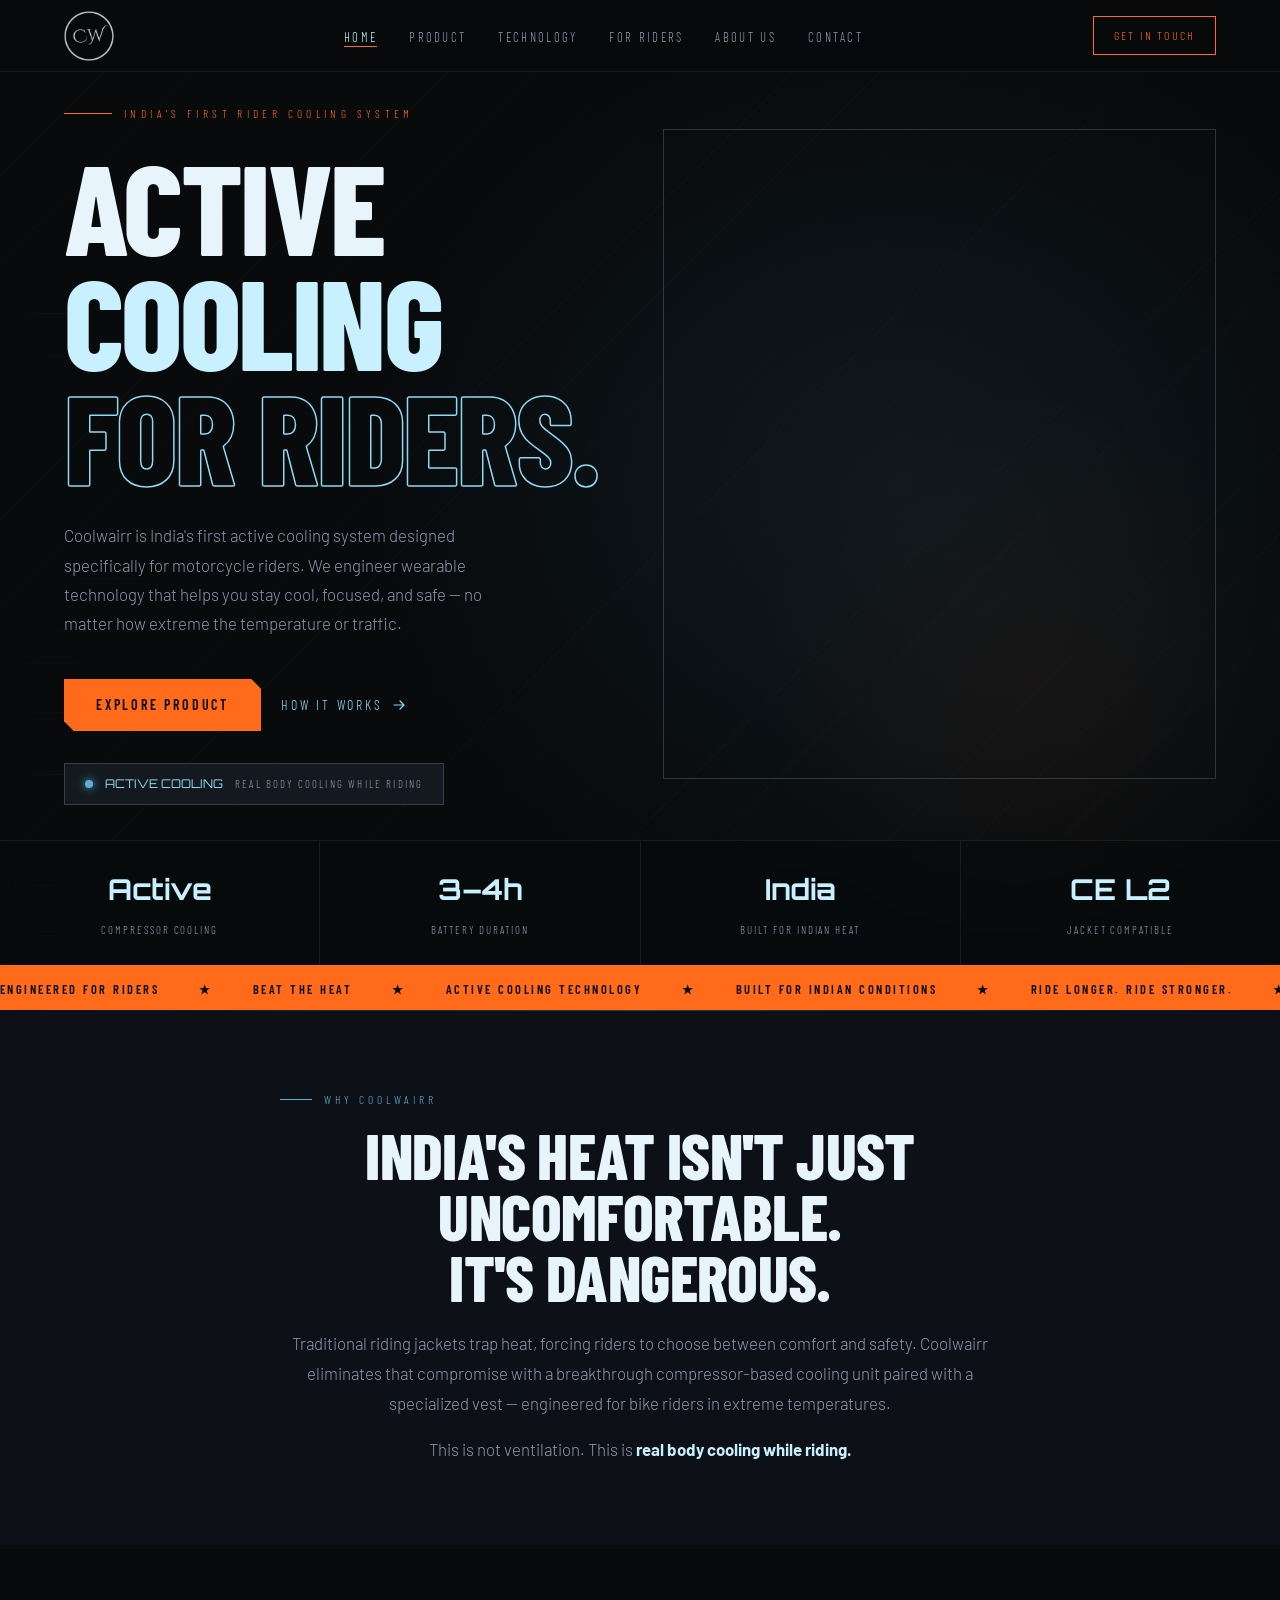
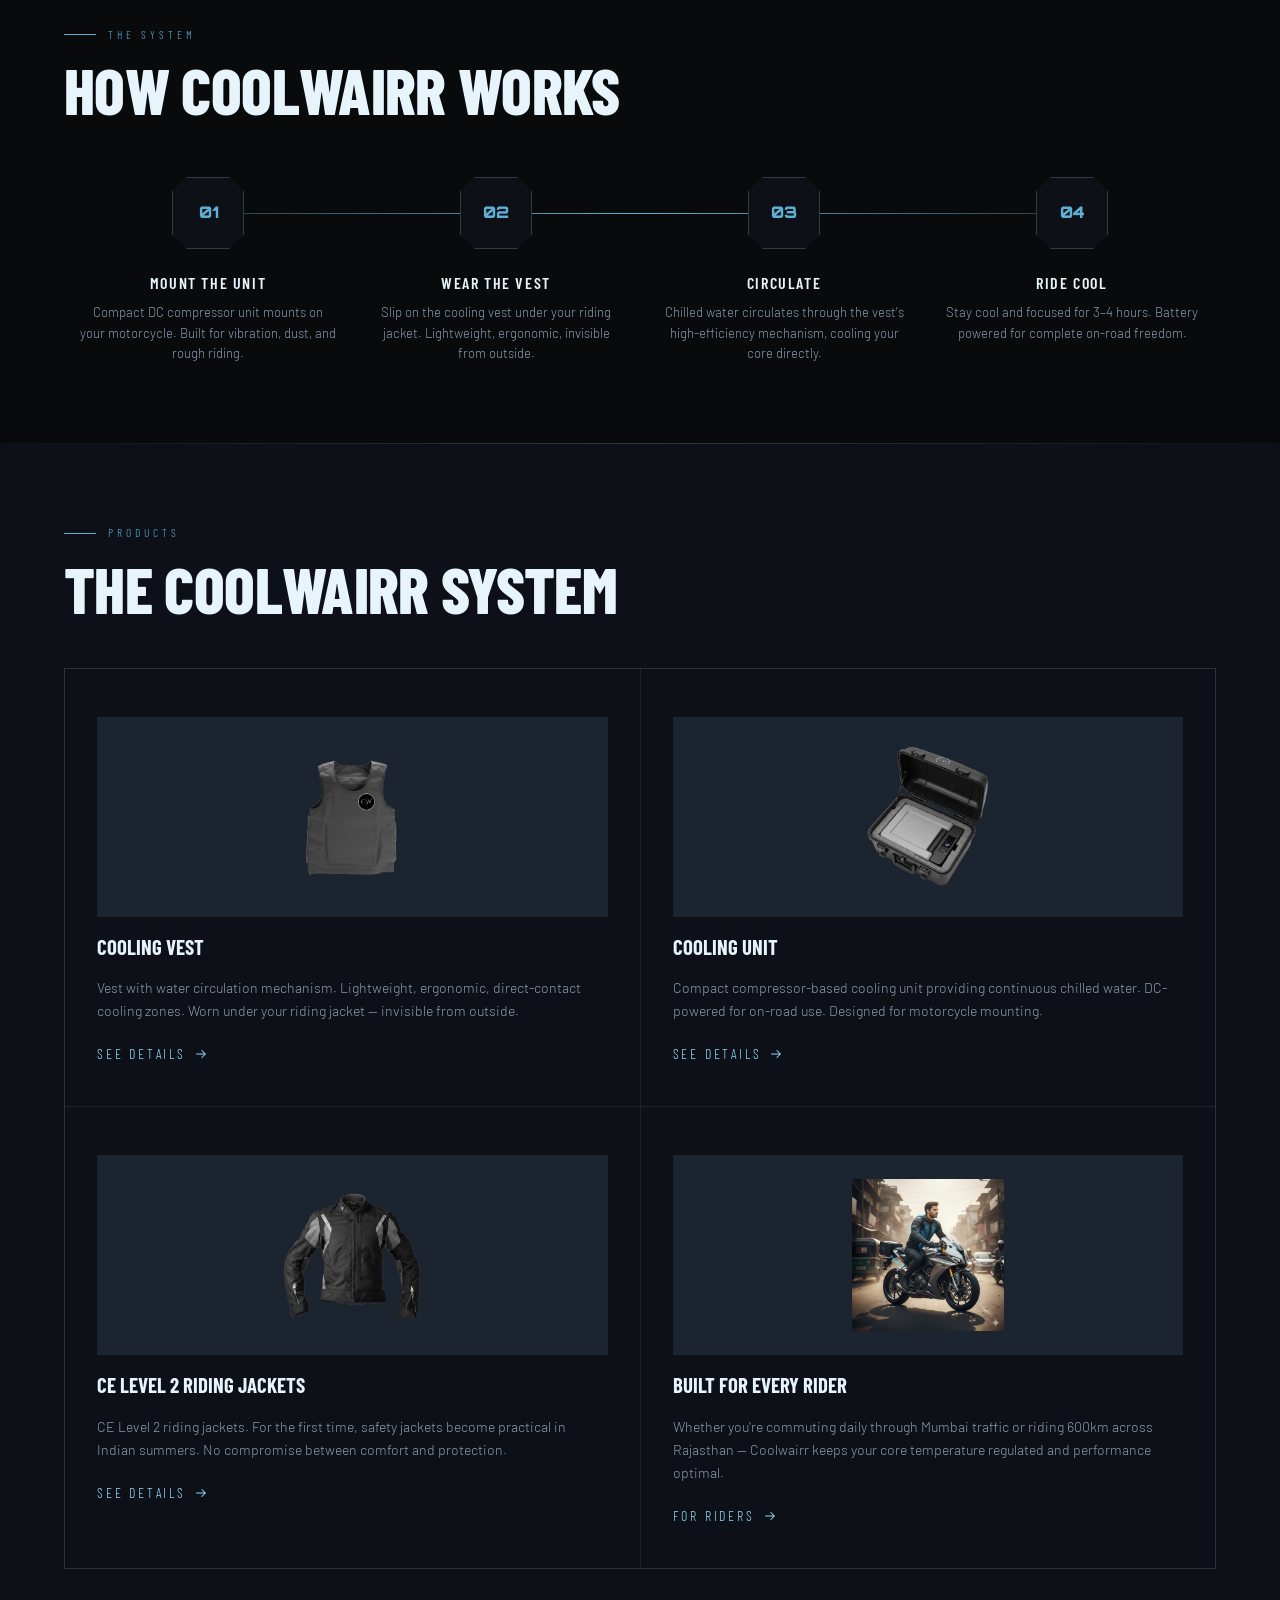
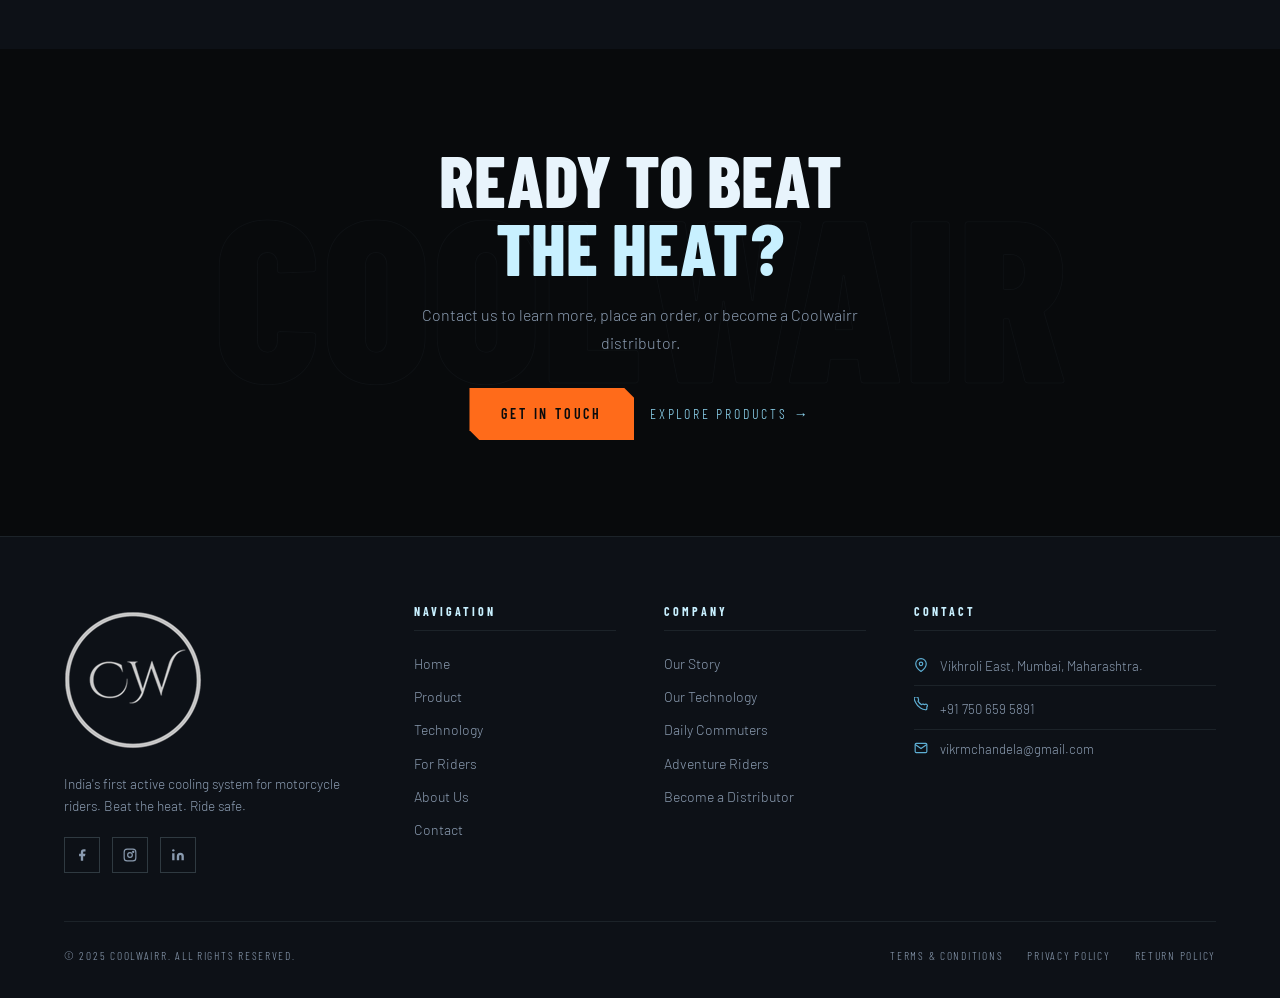
==== index.html @ 3edb7197 "initial commit" ====
<!DOCTYPE html>
<html lang="en">

<head>
  <meta charset="UTF-8">
  <meta name="viewport" content="width=device-width, initial-scale=1.0">
  <title>COOLWAIR — Active Cooling for Riders. Built for Indian Heat.</title>
  <meta name="description"
    content="India's first active cooling system designed specifically for motorcycle riders. Beat the heat, ride safe.">
  <link rel="icon" type="image/png" href="assets/imgs/favicon.png">
  <link rel="preconnect" href="https://fonts.googleapis.com">
  <link
    href="https://fonts.googleapis.com/css2?family=Barlow+Condensed:ital,wght@0,300;0,600;0,800;1,300&family=Barlow:wght@300;400;500&family=Orbitron:wght@700;900&display=swap"
    rel="stylesheet">
  <link rel="stylesheet" href="style.css">
</head>

<body>

  <!-- NAV -->
  <div id="header"></div>
  <!-- <div class="nav-mobile-drawer" id="mobileDrawer">
    <a href="index.html">Home</a>
    <a href="product.html">Product</a>
    <a href="technology.html">Technology</a>
    <a href="riders.html">For Riders</a>
    <a href="about.html">About Us</a>
    <a href="contact.html">Contact</a>
    <a href="contact.html" class="btn-primary" style="text-align:center;">Get in Touch</a>
  </div> -->

  <!-- HERO -->
  <section class="hero">
    <div class="hero-bg"></div>
    <div class="speed-lines" id="speedLines"></div>

    <div class="hero-wrapper">
      <div class="hero-content">
        <div class="hero-eyebrow">India's First Rider Cooling System</div>
        <h1 class="hero-title">
          ACTIVE<br>
          <span class="accent">COOLING</span><br>
          <span class="outline">FOR RIDERS.</span>
        </h1>

        <p class="hero-sub">Coolwairr is India's first active cooling system designed specifically for motorcycle
          riders. We
          engineer wearable technology that helps you stay cool, focused, and safe — no matter how extreme the
          temperature
          or traffic.</p>

        <div class="hero-actions">
          <a href="product.html" class="btn-primary">Explore Product</a>
          <a href="technology.html" class="btn-ghost">
            How It Works
            <svg width="16" height="16" viewBox="0 0 16 16" fill="none">
              <path d="M3 8h10M9 4l4 4-4 4" stroke="currentColor" stroke-width="1.2" stroke-linecap="round"
                stroke-linejoin="round" />
            </svg>
          </a>
        </div>

        <div class="hero-badge">
          <div class="badge-dot"></div>
          <span class="badge-text">ACTIVE COOLING</span>
          <span class="badge-sub">Real Body Cooling While Riding</span>
        </div>
      </div>

      <div class="hero-video-container">
        <iframe src="https://www.youtube.com/embed/PVXAoBqjvbM?si=2bAizUfOlhvpllHx" title="Coolwairr in Action"
          allow="accelerometer; autoplay; clipboard-write; encrypted-media; gyroscope; picture-in-picture; web-share"
          referrerpolicy="strict-origin-when-cross-origin" allowfullscreen></iframe>
      </div>

    </div>

    <div class="hero-stats">
      <div class="hero-stat"><strong>Active</strong><span>Compressor Cooling</span></div>
      <div class="hero-stat"><strong>3–4h</strong><span>Battery Duration</span></div>
      <div class="hero-stat"><strong>India</strong><span>Built for Indian Heat</span></div>
      <div class="hero-stat"><strong>CE L2</strong><span>Jacket Compatible</span></div>
    </div>
  </section>

  <!-- TICKER -->
  <div class="ticker">
    <div class="ticker-inner">
      <span>ENGINEERED FOR RIDERS</span><span>★</span>
      <span>BEAT THE HEAT</span><span>★</span>
      <span>ACTIVE COOLING TECHNOLOGY</span><span>★</span>
      <span>BUILT FOR INDIAN CONDITIONS</span><span>★</span>
      <span>RIDE LONGER. RIDE STRONGER.</span><span>★</span>
      <span>DC POWERED UNIT</span><span>★</span>
      <span>ENGINEERED FOR RIDERS</span><span>★</span>
      <span>BEAT THE HEAT</span><span>★</span>
      <span>ACTIVE COOLING TECHNOLOGY</span><span>★</span>
      <span>BUILT FOR INDIAN CONDITIONS</span><span>★</span>
      <span>RIDE LONGER. RIDE STRONGER.</span><span>★</span>
      <span>DC POWERED UNIT</span><span>★</span>
    </div>
  </div>

  <!-- INTRO SECTION -->
  <section class="section section--dark">
    <div class="container">
      <div class="home-intro reveal">
        <div class="section-label">Why Coolwairr</div>
        <h2 class="section-title">India's Heat Isn't Just Uncomfortable.<br>It's Dangerous.</h2>
        <p>Traditional riding jackets trap heat, forcing riders to choose between comfort and safety. Coolwairr
          eliminates that compromise with a breakthrough compressor-based cooling unit paired with a specialized vest —
          engineered for bike riders in extreme temperatures.</p>
        <p style="margin-top:1rem;">This is not ventilation. This is <strong style="color:var(--ice)">real body cooling
            while riding.</strong></p>
      </div>
    </div>
  </section>

  <!-- HOW IT WORKS -->
  <section class="section section--black">
    <div class="container">
      <div class="section-label reveal">The System</div>
      <h2 class="section-title reveal">How COOLWAIRR Works</h2>
      <div class="steps-grid">
        <div class="step-item reveal">
          <div class="step-hex"><span>01</span></div>
          <div class="step-title">Mount the Unit</div>
          <p class="step-desc">Compact DC compressor unit mounts on your motorcycle. Built for vibration, dust, and
            rough riding.</p>
        </div>
        <div class="step-item reveal">
          <div class="step-hex"><span>02</span></div>
          <div class="step-title">Wear the Vest</div>
          <p class="step-desc">Slip on the cooling vest under your riding jacket. Lightweight, ergonomic, invisible from
            outside.</p>
        </div>
        <div class="step-item reveal">
          <div class="step-hex"><span>03</span></div>
          <div class="step-title">Circulate</div>
          <p class="step-desc">Chilled water circulates through the vest's high-efficiency mechanism, cooling your core
            directly.</p>
        </div>
        <div class="step-item reveal">
          <div class="step-hex"><span>04</span></div>
          <div class="step-title">Ride Cool</div>
          <p class="step-desc">Stay cool and focused for 3–4 hours. Battery powered for complete on-road freedom.</p>
        </div>
      </div>
    </div>
  </section>

  <!-- PRODUCT HIGHLIGHTS -->
  <section class="section section--dark">
    <div class="container">
      <div class="section-label reveal">Products</div>
      <h2 class="section-title reveal">The Coolwairr System</h2>
      <div class="offer-grid" style="margin-top:3rem;">
        <div class="offer-card reveal">
          <img class="offer-img" src="assets/imgs/coolwairr-cooling-vest1.png" alt="Cooling Vest">
          <h3>Cooling Vest</h3>
          <p>Vest with water circulation mechanism. Lightweight, ergonomic, direct-contact cooling zones. Worn under
            your riding jacket — invisible from outside.</p>
          <a href="product.html" class="btn-ghost" style="margin-top:0.5rem;">
            See Details
            <svg width="14" height="14" viewBox="0 0 16 16" fill="none">
              <path d="M3 8h10M9 4l4 4-4 4" stroke="currentColor" stroke-width="1.2" stroke-linecap="round"
                stroke-linejoin="round" />
            </svg>
          </a>
        </div>
        <div class="offer-card reveal">
          <img class="offer-img" src="assets/imgs/Coolwairr_cooling_Unit2.png" alt="Cooling Unit">
          <h3>Cooling Unit</h3>
          <p>Compact compressor-based cooling unit providing continuous chilled water. DC-powered for on-road use.
            Designed for motorcycle mounting.</p>
          <a href="product.html" class="btn-ghost" style="margin-top:0.5rem;">
            See Details
            <svg width="14" height="14" viewBox="0 0 16 16" fill="none">
              <path d="M3 8h10M9 4l4 4-4 4" stroke="currentColor" stroke-width="1.2" stroke-linecap="round"
                stroke-linejoin="round" />
            </svg>
          </a>
        </div>
        <div class="offer-card reveal">
          <img class="offer-img" src="assets/imgs/Coolwairr_Cooling_Jacket.png" alt="Riding Jacket">
          <h3>CE Level 2 riding jackets</h3>
          <p>CE Level 2 riding jackets. For the first time, safety jackets become practical in Indian summers. No
            compromise between comfort and protection.</p>
          <a href="product.html" class="btn-ghost" style="margin-top:0.5rem;">
            See Details
            <svg width="14" height="14" viewBox="0 0 16 16" fill="none">
              <path d="M3 8h10M9 4l4 4-4 4" stroke="currentColor" stroke-width="1.2" stroke-linecap="round"
                stroke-linejoin="round" />
            </svg>
          </a>
        </div>
        <div class="offer-card reveal">
          <img class="offer-img" src="assets/imgs/Coolwairr. Coolingvest Image.png" alt="Rider">
          <h3>Built for Every Rider</h3>
          <p>Whether you're commuting daily through Mumbai traffic or riding 600km across Rajasthan — Coolwairr keeps
            your core temperature regulated and performance optimal.</p>
          <a href="riders.html" class="btn-ghost" style="margin-top:0.5rem;">
            For Riders
            <svg width="14" height="14" viewBox="0 0 16 16" fill="none">
              <path d="M3 8h10M9 4l4 4-4 4" stroke="currentColor" stroke-width="1.2" stroke-linecap="round"
                stroke-linejoin="round" />
            </svg>
          </a>
        </div>
      </div>
    </div>
  </section>

  <!-- CTA -->
  <section class="cta-section">
    <h2 class="reveal">Ready to Beat<br><span style="color:var(--ice)">the Heat?</span></h2>
    <p class="reveal">Contact us to learn more, place an order, or become a Coolwairr distributor.</p>
    <div class="cta-actions reveal">
      <a href="contact.html" class="btn-primary">Get in Touch</a>
      <a href="product.html" class="btn-ghost">Explore Products →</a>
    </div>
  </section>

  <!-- FOOTER -->
  <div id="footer"></div>

  <button class="back-to-top" id="backToTop" aria-label="Back to top">
    <svg viewBox="0 0 24 24" fill="none" stroke="currentColor" stroke-width="2">
      <path d="M18 15l-6-6-6 6" />
    </svg>
  </button>

  <script src="components.js"></script>
  <script>
    // Speed lines
    const sl = document.getElementById('speedLines');
    if (sl) {
      for (let i = 0; i < 10; i++) {
        const l = document.createElement('div');
        l.className = 'speed-line';
        l.style.cssText = `width:${Math.random() * 180 + 80}px;top:${Math.random() * 100}%;animation-delay:${Math.random() * 3}s;animation-duration:${Math.random() * 1.5 + 1.5}s;opacity:${Math.random() * 0.3 + 0.05};`;
        sl.appendChild(l);
      }
    }
  </script>
</body>

</html>
---- style.css ----
/* =========================================
   COOLWAIR — Global Stylesheet
   Dark Rider Theme | Mobile Responsive
   ========================================= */

@import url('https://fonts.googleapis.com/css2?family=Barlow+Condensed:ital,wght@0,300;0,600;0,800;1,300;1,600&family=Barlow:wght@300;400;500&family=Orbitron:wght@700;900&display=swap');

/* ---- CSS Variables ---- */
:root {
  --black: #080A0C;
  --dark: #0D1117;
  --surface: #141920;
  --surface2: #1C2430;
  --ice: #C8F0FF;
  --ice2: #90D9F5;
  --steel: #5EAFD4;
  --orange: #FF6B1A;
  --orange2: #FF9A55;
  --muted: #8A9BB0;
  --text: #E8F4FC;
  --border: rgba(200, 240, 255, 0.08);
  --border2: rgba(200, 240, 255, 0.18);
  --radius: 4px;
  --nav-h: 72px;
}

/* ---- Reset ---- */
*,
*::before,
*::after {
  margin: 0;
  padding: 0;
  box-sizing: border-box;
}

html {
  scroll-behavior: smooth;
}

body {
  background: var(--black);
  color: var(--text);
  font-family: 'Barlow', sans-serif;
  font-weight: 300;
  overflow-x: hidden;
  line-height: 1.7;
}

img {
  max-width: 100%;
  height: auto;
  display: block;
}

a {
  text-decoration: none;
  color: inherit;
}

ul {
  list-style: none;
}

button {
  cursor: pointer;
  border: none;
  background: none;
}

/* =========================================
   TYPOGRAPHY
   ========================================= */
.section-label {
  font-family: 'Barlow Condensed', sans-serif;
  font-size: 0.72rem;
  letter-spacing: 0.35em;
  text-transform: uppercase;
  color: var(--steel);
  margin-bottom: 1rem;
  display: flex;
  align-items: center;
  gap: 0.75rem;
}

.section-label::before {
  content: '';
  width: 2rem;
  height: 1px;
  background: var(--steel);
  flex-shrink: 0;
}

.section-title {
  font-family: 'Barlow Condensed', sans-serif;
  font-size: clamp(2rem, 5vw, 4rem);
  font-weight: 800;
  text-transform: uppercase;
  line-height: 0.95;
  letter-spacing: -0.01em;
}

/* =========================================
   BUTTONS
   ========================================= */
.btn-primary {
  display: inline-block;
  font-family: 'Barlow Condensed', sans-serif;
  font-size: 0.875rem;
  letter-spacing: 0.2em;
  text-transform: uppercase;
  font-weight: 600;
  padding: 0.9rem 2rem;
  background: var(--orange);
  color: var(--black);
  transition: background 0.2s, transform 0.2s;
  clip-path: polygon(0 0, calc(100% - 10px) 0, 100% 10px, 100% 100%, 10px 100%, 0 calc(100% - 10px));
}

.btn-primary:hover {
  background: var(--orange2);
  transform: translateY(-2px);
}

.btn-ghost {
  display: inline-flex;
  align-items: center;
  gap: 0.5rem;
  font-family: 'Barlow Condensed', sans-serif;
  font-size: 0.875rem;
  letter-spacing: 0.2em;
  text-transform: uppercase;
  color: var(--ice2);
  transition: color 0.2s;
}

.btn-ghost:hover {
  color: var(--ice);
}

.btn-ghost svg {
  transition: transform 0.2s;
}

.btn-ghost:hover svg {
  transform: translateX(4px);
}

.btn-outline {
  display: inline-block;
  font-family: 'Barlow Condensed', sans-serif;
  font-size: 0.875rem;
  letter-spacing: 0.2em;
  text-transform: uppercase;
  padding: 0.75rem 1.75rem;
  border: 1px solid var(--orange);
  color: var(--orange);
  transition: all 0.2s;
}

.btn-outline:hover {
  background: var(--orange);
  color: var(--black);
}

/* =========================================
   NAVIGATION
   ========================================= */
nav.site-nav {
  position: fixed;
  top: 0;
  left: 0;
  right: 0;
  z-index: 1000;
  height: var(--nav-h);
  display: flex;
  align-items: center;
  justify-content: space-between;
  padding: 0 clamp(1rem, 5vw, 4rem);
  background: rgba(8, 10, 12, 0.92);
  backdrop-filter: blur(14px);
  border-bottom: 1px solid var(--border);
  transition: background 0.3s;
}

nav.site-nav.scrolled {
  background: rgba(8, 10, 12, 0.98);
}

.nav-logo {
  text-align: center;
  margin: 10px 0;
}

.nav-logo img {
  height: 50px;
  width: auto;
}

/* Mobile */
@media (max-width: 768px) {
  .nav-logo img {
    max-height: 35px;
  }
}

.nav-links {
  display: flex;
  gap: 2rem;
}

.nav-links a {
  font-family: 'Barlow Condensed', sans-serif;
  font-size: 0.8rem;
  letter-spacing: 0.18em;
  text-transform: uppercase;
  color: var(--muted);
  transition: color 0.2s;
  position: relative;
  padding-bottom: 2px;
}

.nav-links a::after {
  content: '';
  position: absolute;
  bottom: 0;
  left: 0;
  width: 0;
  height: 1px;
  background: var(--orange);
  transition: width 0.25s;
}

.nav-links a:hover,
.nav-links a.active {
  color: var(--ice);
}

.nav-links a:hover::after,
.nav-links a.active::after {
  width: 100%;
}

.nav-cta {
  font-family: 'Barlow Condensed', sans-serif;
  font-size: 0.75rem;
  letter-spacing: 0.18em;
  text-transform: uppercase;
  padding: 0.55rem 1.25rem;
  border: 1px solid var(--orange);
  color: var(--orange);
  background: transparent;
  transition: all 0.2s;
}

.nav-cta:hover {
  background: var(--orange);
  color: var(--black);
}

/* Hamburger */
.nav-hamburger {
  display: none;
  flex-direction: column;
  gap: 5px;
  padding: 4px;
  cursor: pointer;
  background: none;
  border: none;
}

.nav-hamburger span {
  display: block;
  width: 24px;
  height: 2px;
  background: var(--ice);
  transition: all 0.3s;
}

.nav-hamburger.open span:nth-child(1) {
  transform: translateY(7px) rotate(45deg);
}

.nav-hamburger.open span:nth-child(2) {
  opacity: 0;
}

.nav-hamburger.open span:nth-child(3) {
  transform: translateY(-7px) rotate(-45deg);
}

/* Mobile nav drawer */
.nav-mobile-drawer {
  display: none;
  position: fixed;
  top: var(--nav-h);
  left: 0;
  right: 0;
  background: var(--dark);
  border-bottom: 1px solid var(--border);
  z-index: 999;
  padding: 1.5rem clamp(1rem, 5vw, 4rem);
  flex-direction: column;
  gap: 1rem;
}

.nav-mobile-drawer.open {
  display: flex;
}

.nav-mobile-drawer a {
  font-family: 'Barlow Condensed', sans-serif;
  font-size: 1rem;
  letter-spacing: 0.15em;
  text-transform: uppercase;
  color: var(--muted);
  transition: color 0.2s;
  padding: 0.35rem 0;
  border-bottom: 1px solid var(--border);
}

.nav-mobile-drawer a:hover,
.nav-mobile-drawer a.active {
  color: var(--ice);
}

.nav-mobile-drawer .btn-primary {
  margin-top: 0.5rem;
  text-align: center;
}

/* ---- HERO ---- */
.hero {
  min-height: 100vh;
  display: flex;
  flex-direction: column;
  justify-content: center;
  padding: calc(var(--nav-h) + 2rem) clamp(1rem, 5vw, 4rem) 6rem;
  position: relative;
  overflow: hidden;
}

.hero-bg {
  position: absolute;
  inset: 0;
  background:
    radial-gradient(ellipse 60% 70% at 70% 50%, rgba(94, 175, 212, 0.09) 0%, transparent 70%),
    radial-gradient(ellipse 35% 50% at 80% 70%, rgba(255, 107, 26, 0.05) 0%, transparent 60%),
    repeating-linear-gradient(-45deg, transparent, transparent 60px,
      rgba(200, 240, 255, 0.012) 60px, rgba(200, 240, 255, 0.012) 61px);
  pointer-events: none;
}

.hero-content {
  position: relative;
  z-index: 2;
  flex: 1;
  max-width: 600px;
}

.hero-eyebrow {
  font-family: 'Barlow Condensed', sans-serif;
  font-size: 0.72rem;
  letter-spacing: 0.38em;
  text-transform: uppercase;
  color: var(--orange);
  margin-bottom: 1.5rem;
  display: flex;
  align-items: center;
  gap: 0.75rem;
}

.hero-eyebrow::before {
  content: '';
  width: 3rem;
  height: 1px;
  background: var(--orange);
}

.hero-title {
  font-family: 'Barlow Condensed', sans-serif;
  font-size: clamp(3.5rem, 10vw, 8.5rem);
  font-weight: 800;
  line-height: 0.9;
  text-transform: uppercase;
  letter-spacing: -0.02em;
}

.hero-title .outline {
  -webkit-text-stroke: 1.5px var(--ice2);
  color: transparent;
}

.hero-title .accent {
  color: var(--ice);
}

.hero-sub {
  margin-top: 1.75rem;
  font-size: 1.05rem;
  color: var(--muted);
  max-width: 460px;
  line-height: 1.75;
}

.hero-actions {
  margin-top: 2.5rem;
  display: flex;
  gap: 1.25rem;
  align-items: center;
  flex-wrap: wrap;
}

.hero-badge {
  display: inline-flex;
  align-items: center;
  gap: 0.75rem;
  background: var(--surface);
  border: 1px solid var(--border2);
  padding: 0.6rem 1.25rem;
  margin-top: 2rem;
}

.badge-dot {
  width: 8px;
  height: 8px;
  border-radius: 50%;
  background: var(--steel);
  box-shadow: 0 0 8px var(--steel);
  animation: pulseDot 2s infinite;
}

@keyframes pulseDot {

  0%,
  100% {
    box-shadow: 0 0 8px var(--steel);
  }

  50% {
    box-shadow: 0 0 3px var(--steel);
    opacity: 0.5;
  }
}

.badge-text {
  font-family: 'Orbitron', sans-serif;
  font-size: 0.75rem;
  color: var(--ice2);
}

.badge-sub {
  font-family: 'Barlow Condensed', sans-serif;
  font-size: 0.68rem;
  letter-spacing: 0.2em;
  text-transform: uppercase;
  color: var(--muted);
}

/* Speed lines */
.speed-lines {
  position: absolute;
  inset: 0;
  overflow: hidden;
  pointer-events: none;
  z-index: 1;
}

.speed-line {
  position: absolute;
  height: 1px;
  background: linear-gradient(90deg, transparent, rgba(200, 240, 255, 0.12), transparent);
  animation: speedAnim 2s linear infinite;
}

@keyframes speedAnim {
  0% {
    transform: translateX(-120%);
    opacity: 0;
  }

  10% {
    opacity: 1;
  }

  90% {
    opacity: 1;
  }

  100% {
    transform: translateX(200%);
    opacity: 0;
  }
}

.hero-stats {
  position: absolute;
  bottom: 0;
  left: 0;
  right: 0;
  display: flex;
  gap: 0;
  border-top: 1px solid var(--border);
  background: rgba(8, 10, 12, 0.6);
  backdrop-filter: blur(8px);
}

.hero-stat {
  flex: 1;
  padding: 1.5rem clamp(1rem, 3vw, 2rem);
  border-right: 1px solid var(--border);
  text-align: center;
}

.hero-stat:last-child {
  border-right: none;
}

.hero-stat strong {
  display: block;
  font-family: 'Orbitron', sans-serif;
  font-size: clamp(1.4rem, 2.5vw, 1.8rem);
  font-weight: 700;
  color: var(--ice);
}

.hero-stat span {
  font-family: 'Barlow Condensed', sans-serif;
  font-size: 0.68rem;
  letter-spacing: 0.18em;
  text-transform: uppercase;
  color: var(--muted);
}

/* Home sections */
.home-intro {
  max-width: 720px;
  margin: 0 auto;
  text-align: center;
}

.home-intro p {
  font-size: 1.05rem;
  color: var(--muted);
  line-height: 1.8;
  margin-top: 1.25rem;
}

.offer-grid {
  display: grid;
  grid-template-columns: 1fr 1fr;
  gap: 1px;
  background: var(--border);
  border: 1px solid var(--border);
  margin-top: 3rem;
}

.offer-card {
  background: var(--dark);
  padding: 2.5rem 2rem;
  display: flex;
  flex-direction: column;
  gap: 0.75rem;
  transition: background 0.3s;
  position: relative;
  overflow: hidden;
}

.offer-card:hover {
  background: var(--surface);
}

.offer-card::after {
  content: '';
  position: absolute;
  bottom: 0;
  left: 0;
  width: 0;
  height: 2px;
  background: var(--steel);
  transition: width 0.4s;
}

.offer-card:hover::after {
  width: 100%;
}

.offer-card h3 {
  font-family: 'Barlow Condensed', sans-serif;
  font-size: 1.3rem;
  font-weight: 700;
  text-transform: uppercase;
  color: var(--text);
}

.offer-card p {
  font-size: 0.875rem;
  color: var(--muted);
  line-height: 1.65;
}

.offer-card .offer-img {
  width: 100%;
  height: 200px;
  object-fit: contain;
  background: var(--surface2);
  padding: 1.5rem;
  margin-top: 0.5rem;
}

@media(max-width:700px) {
  .offer-grid {
    grid-template-columns: 1fr;
  }

  .hero-stats {
    position: static;
    flex-wrap: wrap;
    border-top: 1px solid var(--border);
    margin-top: 2.5rem;
  }

  .hero-stat {
    border-right: none;
    border-bottom: 1px solid var(--border);
  }

  .hero {
    min-height: auto;
  }
}

/* =========================================
   PAGE HERO / BREADCRUMB BANNER
   ========================================= */
.page-hero {
  padding: calc(var(--nav-h) + 3rem) clamp(1rem, 5vw, 4rem) 3rem;
  background: var(--dark);
  position: relative;
  border-bottom: 1px solid var(--border);
  overflow: hidden;
}

.page-hero::before {
  content: '';
  position: absolute;
  inset: 0;
  background: radial-gradient(ellipse 60% 80% at 80% 50%, rgba(94, 175, 212, 0.07) 0%, transparent 70%);
  pointer-events: none;
}

.page-hero-eyebrow {
  font-family: 'Barlow Condensed', sans-serif;
  font-size: 0.7rem;
  letter-spacing: 0.35em;
  text-transform: uppercase;
  color: var(--orange);
  margin-bottom: 0.75rem;
  display: flex;
  align-items: center;
  gap: 0.75rem;
}

.page-hero-eyebrow::before {
  content: '';
  width: 2rem;
  height: 1px;
  background: var(--orange);
}

.page-hero h1 {
  font-family: 'Barlow Condensed', sans-serif;
  font-size: clamp(2.5rem, 7vw, 5.5rem);
  font-weight: 800;
  text-transform: uppercase;
  line-height: 0.95;
}

.page-hero p {
  margin-top: 1rem;
  color: var(--muted);
  max-width: 520px;
  font-size: 1rem;
}

.breadcrumb {
  display: flex;
  gap: 0.5rem;
  align-items: center;
  font-family: 'Barlow Condensed', sans-serif;
  font-size: 0.75rem;
  letter-spacing: 0.15em;
  text-transform: uppercase;
  color: var(--muted);
  margin-top: 1.5rem;
}

.breadcrumb a {
  color: var(--steel);
}

.breadcrumb span {
  color: var(--border2);
}

/* =========================================
   TICKER
   ========================================= */
.ticker {
  background: var(--orange);
  padding: 0.55rem 0;
  overflow: hidden;
  white-space: nowrap;
}

.ticker-inner {
  display: inline-flex;
  gap: 2.5rem;
  animation: tickerScroll 22s linear infinite;
  font-family: 'Barlow Condensed', sans-serif;
  font-size: 0.78rem;
  letter-spacing: 0.2em;
  text-transform: uppercase;
  color: var(--black);
  font-weight: 600;
}

@keyframes tickerScroll {
  0% {
    transform: translateX(0);
  }

  100% {
    transform: translateX(-50%);
  }
}

/* =========================================
   SECTIONS LAYOUT
   ========================================= */
.section {
  padding: 5rem clamp(1rem, 5vw, 4rem);
}

.section--dark {
  background: var(--dark);
  position: relative;
}

.section--dark::before {
  content: '';
  position: absolute;
  top: 0;
  left: 0;
  right: 0;
  height: 1px;
  background: linear-gradient(90deg, transparent, var(--border2), transparent);
}

.section--black {
  background: var(--black);
}

.section--surface {
  background: var(--surface);
}

.container {
  max-width: 1200px;
  margin: 0 auto;
}

/* =========================================
   CONTENT + IMAGE SECTIONS (alternating)
   ========================================= */
.split-section {
  display: grid;
  grid-template-columns: 1fr 1fr;
  gap: 4rem;
  align-items: center;
  padding: 4rem 0;
  border-bottom: 1px solid var(--border);
}

.split-section:last-child {
  border-bottom: none;
}

.split-section.reverse {
  direction: rtl;
}

.split-section.reverse>* {
  direction: ltr;
}

.split-text .eyebrow {
  font-family: 'Barlow Condensed', sans-serif;
  font-size: 0.7rem;
  letter-spacing: 0.3em;
  text-transform: uppercase;
  color: var(--orange);
  margin-bottom: 0.75rem;
}

.split-text h2 {
  font-family: 'Barlow Condensed', sans-serif;
  font-size: clamp(1.8rem, 3.5vw, 2.8rem);
  font-weight: 700;
  text-transform: uppercase;
  line-height: 1;
  margin-bottom: 1rem;
}

.split-text h3 {
  font-family: 'Barlow Condensed', sans-serif;
  font-size: clamp(1.2rem, 2.5vw, 1.7rem);
  font-weight: 600;
  margin-bottom: 0.85rem;
  color: var(--ice);
}

.split-text p {
  color: var(--muted);
  font-size: 0.95rem;
  margin-bottom: 0.75rem;
}

.split-text ul {
  margin: 0.75rem 0;
}

.split-text ul li {
  color: var(--muted);
  font-size: 0.9rem;
  padding: 0.4rem 0;
  border-bottom: 1px solid var(--border);
  display: flex;
  align-items: flex-start;
  gap: 0.75rem;
}

.split-text ul li::before {
  content: '→';
  color: var(--orange);
  flex-shrink: 0;
}

.split-text ul li:last-child {
  border-bottom: none;
}

.split-image {
  position: relative;
  border: 1px solid var(--border2);
  background: var(--surface);
  overflow: hidden;
}

.split-image::before {
  content: '';
  position: absolute;
  inset: 0;
  background: radial-gradient(circle at 50% 50%, rgba(94, 175, 212, 0.06) 0%, transparent 70%);
}

.split-image img {
  width: 100%;
  height: 380px;
  object-fit: contain;
  padding: 2rem;
  position: relative;
  z-index: 1;
  transition: transform 0.4s;
}

.split-image:hover img {
  transform: scale(1.03);
}

/* =========================================
   STAT BAR
   ========================================= */
.stat-bar {
  display: grid;
  grid-template-columns: repeat(4, 1fr);
  border-top: 1px solid var(--border);
  border-bottom: 1px solid var(--border);
}

.stat-item {
  padding: 1.75rem 1rem;
  border-right: 1px solid var(--border);
  text-align: center;
}

.stat-item:last-child {
  border-right: none;
}

.stat-num {
  font-family: 'Orbitron', sans-serif;
  font-size: clamp(1.6rem, 3vw, 2.2rem);
  font-weight: 700;
  color: var(--ice);
  display: block;
}

.stat-label {
  font-family: 'Barlow Condensed', sans-serif;
  font-size: 0.7rem;
  letter-spacing: 0.2em;
  text-transform: uppercase;
  color: var(--muted);
  margin-top: 0.25rem;
}

/* =========================================
   FEATURE GRID
   ========================================= */
.feature-grid {
  display: grid;
  grid-template-columns: repeat(3, 1fr);
  gap: 1px;
  background: var(--border);
  border: 1px solid var(--border);
  margin-top: 3rem;
}

.feature-card {
  background: var(--dark);
  padding: 2.5rem 2rem;
  position: relative;
  overflow: hidden;
  transition: background 0.3s;
}

.feature-card:hover {
  background: var(--surface);
}

.feature-card::before {
  content: '';
  position: absolute;
  top: 0;
  left: 0;
  width: 0;
  height: 2px;
  background: var(--orange);
  transition: width 0.4s;
}

.feature-card:hover::before {
  width: 100%;
}

.feature-num {
  position: absolute;
  top: 1.5rem;
  right: 1.5rem;
  font-family: 'Orbitron', sans-serif;
  font-size: 0.65rem;
  color: var(--border2);
  letter-spacing: 0.05em;
}

.feature-icon {
  margin-bottom: 1.25rem;
}

.feature-icon svg {
  width: 36px;
  height: 36px;
}

.feature-title {
  font-family: 'Barlow Condensed', sans-serif;
  font-size: 1.2rem;
  font-weight: 600;
  letter-spacing: 0.06em;
  text-transform: uppercase;
  color: var(--text);
  margin-bottom: 0.6rem;
}

.feature-desc {
  font-size: 0.875rem;
  color: var(--muted);
  line-height: 1.65;
}

/* =========================================
   HOW IT WORKS STEPS
   ========================================= */
.steps-grid {
  display: grid;
  grid-template-columns: repeat(4, 1fr);
  gap: 0;
  margin-top: 3.5rem;
  position: relative;
}

.steps-grid::before {
  content: '';
  position: absolute;
  top: 2.25rem;
  left: 10%;
  right: 10%;
  height: 1px;
  background: linear-gradient(90deg, var(--border2), var(--steel), var(--border2));
  pointer-events: none;
}

.step-item {
  padding: 0 1rem;
  text-align: center;
  position: relative;
  z-index: 1;
}

.step-hex {
  width: 4.5rem;
  height: 4.5rem;
  margin: 0 auto 1.25rem;
  background: var(--dark);
  border: 1px solid var(--border2);
  display: flex;
  align-items: center;
  justify-content: center;
  clip-path: polygon(20% 0%, 80% 0%, 100% 20%, 100% 80%, 80% 100%, 20% 100%, 0% 80%, 0% 20%);
}

.step-hex span {
  font-family: 'Orbitron', sans-serif;
  font-size: 1rem;
  font-weight: 900;
  color: var(--steel);
}

.step-title {
  font-family: 'Barlow Condensed', sans-serif;
  font-size: 1rem;
  font-weight: 600;
  letter-spacing: 0.1em;
  text-transform: uppercase;
  margin-bottom: 0.4rem;
  color: var(--text);
}

.step-desc {
  font-size: 0.82rem;
  color: var(--muted);
  line-height: 1.55;
}

/* =========================================
   SPECS TABLE
   ========================================= */
.specs-grid {
  display: grid;
  grid-template-columns: 1fr 1fr;
  gap: 0 3rem;
  margin-top: 3rem;
}

.spec-row {
  display: flex;
  justify-content: space-between;
  align-items: baseline;
  padding: 1rem 0;
  border-bottom: 1px solid var(--border);
}

.spec-label {
  font-family: 'Barlow Condensed', sans-serif;
  font-size: 0.78rem;
  letter-spacing: 0.15em;
  text-transform: uppercase;
  color: var(--muted);
}

.spec-val {
  font-family: 'Orbitron', sans-serif;
  font-size: 0.9rem;
  color: var(--ice);
  font-weight: 700;
  letter-spacing: 0.04em;
}

/* =========================================
   CONTACT FORM
   ========================================= */
.contact-cards {
  display: grid;
  grid-template-columns: repeat(3, 1fr);
  gap: 1.5rem;
  margin-bottom: 3rem;
}

.contact-card {
  background: var(--surface);
  border: 1px solid var(--border);
  padding: 2rem 1.5rem;
  text-align: center;
  transition: border-color 0.3s;
}

.contact-card:hover {
  border-color: var(--border2);
}

.contact-card-icon {
  width: 3rem;
  height: 3rem;
  border: 1px solid var(--border2);
  display: flex;
  align-items: center;
  justify-content: center;
  margin: 0 auto 1rem;
}

.contact-card-icon svg {
  width: 20px;
  height: 20px;
}

.contact-card h4 {
  font-family: 'Barlow Condensed', sans-serif;
  font-size: 1rem;
  font-weight: 600;
  letter-spacing: 0.1em;
  text-transform: uppercase;
  margin-bottom: 0.5rem;
  color: var(--text);
}

.contact-card a,
.contact-card p {
  font-size: 0.875rem;
  color: var(--muted);
}

.contact-card a:hover {
  color: var(--steel);
}

.contact-form-wrap {
  background: var(--surface);
  border: 1px solid var(--border);
  padding: 2.5rem;
}

.form-grid {
  display: grid;
  grid-template-columns: 1fr 1fr;
  gap: 1rem;
}

.form-grid .full {
  grid-column: 1 / -1;
}

.cw-input,
.cw-textarea {
  width: 100%;
  background: var(--dark);
  border: 1px solid var(--border2);
  color: var(--text);
  font-family: 'Barlow', sans-serif;
  font-size: 0.9rem;
  padding: 0.85rem 1rem;
  outline: none;
  transition: border-color 0.2s;
}

.cw-input:focus,
.cw-textarea:focus {
  border-color: var(--steel);
}

.cw-input::placeholder,
.cw-textarea::placeholder {
  color: var(--muted);
}

.cw-textarea {
  resize: vertical;
  min-height: 120px;
}

/* =========================================
   PRODUCT PAGE CARDS
   ========================================= */
.product-intro {
  font-family: 'Barlow Condensed', sans-serif;
  font-size: clamp(1rem, 2.5vw, 1.3rem);
  color: var(--muted);
  max-width: 720px;
  margin: 1.25rem 0 0;
  line-height: 1.6;
}

/* =========================================
   RIDERS PAGE
   ========================================= */
.rider-type-header {
  margin-bottom: 2rem;
  padding-bottom: 1.5rem;
  border-bottom: 1px solid var(--border);
}

.rider-type-header .eyebrow {
  font-family: 'Barlow Condensed', sans-serif;
  font-size: 0.7rem;
  letter-spacing: 0.3em;
  text-transform: uppercase;
  color: var(--orange);
  margin-bottom: 0.5rem;
}

.rider-type-header h2 {
  font-family: 'Barlow Condensed', sans-serif;
  font-size: clamp(1.8rem, 3.5vw, 2.8rem);
  font-weight: 800;
  text-transform: uppercase;
  line-height: 1;
}

.rider-section {
  padding: 5rem 0;
  border-bottom: 2px solid var(--border2);
}

.rider-section:last-child {
  border-bottom: none;
}

.hero-wrapper {
  display: flex;
  align-items: center;
  justify-content: space-between;
  gap: 3rem;
  padding-bottom: 4rem;
}

/* =========================================
   VIDEO EMBED
   ========================================= */
.video-container {
  position: relative;
  padding-bottom: 56.25%;
  height: 0;
  overflow: hidden;
  border: 1px solid var(--border2);
  margin-top: 2rem;
}

.video-container iframe {
  position: absolute;
  top: 0;
  left: 0;
  width: 100%;
  height: 100%;
  border: 0;
}

.hero-video-container {
  flex: 1;
  max-width: 600px;
  position: relative;
  padding-bottom: 56.25%;
  height: 0;
  overflow: hidden;
  border: 1px solid var(--border2);
}

.hero-video-container iframe {
  position: absolute;
  top: 0;
  left: 0;
  width: 100%;
  height: 100%;
  border: 0;
}

@media (max-width: 900px) {
  .hero-wrapper {
    flex-direction: column;
  }

  .hero-video-container {
    width: 100%;
    max-width: 100%;
  }
}

/* =========================================
   TECHNOLOGY PAGE
   ========================================= */
.tech-highlight {
  font-family: 'Barlow Condensed', sans-serif;
  font-size: clamp(1.3rem, 3vw, 1.8rem);
  font-weight: 600;
  color: var(--ice);
  line-height: 1.2;
  border-left: 3px solid var(--orange);
  padding-left: 1.25rem;
  margin: 2rem 0;
}

/* =========================================
   ABOUT PAGE
   ========================================= */
.mission-cards {
  display: grid;
  grid-template-columns: repeat(3, 1fr);
  gap: 1px;
  background: var(--border);
  border: 1px solid var(--border);
  margin-top: 3rem;
}

.mission-card {
  background: var(--dark);
  padding: 2rem 1.5rem;
  transition: background 0.3s;
}

.mission-card:hover {
  background: var(--surface);
}

.mission-card h3 {
  font-family: 'Barlow Condensed', sans-serif;
  font-size: 1.1rem;
  font-weight: 600;
  text-transform: uppercase;
  letter-spacing: 0.08em;
  color: var(--ice);
  margin-bottom: 0.75rem;
  display: flex;
  align-items: center;
  gap: 0.5rem;
}

.mission-card h3::before {
  content: '';
  width: 1.5rem;
  height: 1px;
  background: var(--orange);
}

.mission-card p {
  font-size: 0.875rem;
  color: var(--muted);
  line-height: 1.65;
}

/* =========================================
   CTA SECTION
   ========================================= */
.cta-section {
  padding: 6rem clamp(1rem, 5vw, 4rem);
  background: var(--black);
  text-align: center;
  position: relative;
  overflow: hidden;
}

.cta-section::before {
  content: 'COOLWAIR';
  position: absolute;
  font-family: 'Barlow Condensed', sans-serif;
  font-size: clamp(6rem, 18vw, 18rem);
  font-weight: 800;
  text-transform: uppercase;
  -webkit-text-stroke: 1px rgba(200, 240, 255, 0.035);
  color: transparent;
  top: 50%;
  left: 50%;
  transform: translate(-50%, -50%);
  white-space: nowrap;
  pointer-events: none;
  user-select: none;
}

.cta-section h2 {
  font-family: 'Barlow Condensed', sans-serif;
  font-size: clamp(2.2rem, 6vw, 4.5rem);
  font-weight: 800;
  text-transform: uppercase;
  line-height: 0.95;
  position: relative;
}

.cta-section p {
  color: var(--muted);
  max-width: 480px;
  margin: 1.25rem auto;
  position: relative;
}

.cta-actions {
  display: flex;
  gap: 1rem;
  justify-content: center;
  flex-wrap: wrap;
  position: relative;
  margin-top: 2rem;
}

/* =========================================
   FOOTER
   ========================================= */
.site-footer {
  background: var(--dark);
  border-top: 1px solid var(--border);
  padding: 4rem clamp(1rem, 5vw, 4rem) 2rem;
}

.footer-grid {
  display: grid;
  grid-template-columns: 1.5fr 1fr 1fr 1.5fr;
  gap: 3rem;
  margin-bottom: 3rem;
}

.footer-brand .nav-logo {
  display: inline-block;
  margin-bottom: 1rem;
  font-size: 1.1rem;
}

.footer-brand p {
  font-size: 0.85rem;
  color: var(--muted);
  line-height: 1.65;
  margin-bottom: 1.25rem;
}

.footer-social {
  display: flex;
  gap: 0.75rem;
}

.social-link {
  width: 36px;
  height: 36px;
  border: 1px solid var(--border2);
  display: flex;
  align-items: center;
  justify-content: center;
  color: var(--muted);
  font-size: 0.85rem;
  transition: all 0.2s;
}

.social-link:hover {
  border-color: var(--orange);
  color: var(--orange);
}

.footer-col h5 {
  font-family: 'Barlow Condensed', sans-serif;
  font-size: 0.75rem;
  letter-spacing: 0.25em;
  text-transform: uppercase;
  color: var(--ice);
  margin-bottom: 1rem;
  padding-bottom: 0.5rem;
  border-bottom: 1px solid var(--border);
}

.footer-col ul li a {
  font-size: 0.875rem;
  color: var(--muted);
  display: block;
  padding: 0.3rem 0;
  transition: color 0.2s;
}

.footer-col ul li a:hover {
  color: var(--ice);
}

.footer-contact-item {
  display: flex;
  gap: 0.75rem;
  align-items: flex-start;
  padding: 0.5rem 0;
  border-bottom: 1px solid var(--border);
}

.footer-contact-item:last-child {
  border-bottom: none;
}

.footer-contact-item svg {
  width: 14px;
  height: 14px;
  color: var(--steel);
  flex-shrink: 0;
  margin-top: 3px;
}

.footer-contact-item a,
.footer-contact-item p {
  font-size: 0.82rem;
  color: var(--muted);
}

.footer-contact-item a:hover {
  color: var(--steel);
}

.footer-bottom {
  border-top: 1px solid var(--border);
  padding-top: 1.5rem;
  display: flex;
  justify-content: space-between;
  align-items: center;
  flex-wrap: wrap;
  gap: 1rem;
}

.footer-bottom p {
  font-family: 'Barlow Condensed', sans-serif;
  font-size: 0.72rem;
  letter-spacing: 0.15em;
  text-transform: uppercase;
  color: var(--muted);
}

.footer-bottom-links {
  display: flex;
  gap: 1.5rem;
}

.footer-bottom-links a {
  font-family: 'Barlow Condensed', sans-serif;
  font-size: 0.72rem;
  letter-spacing: 0.15em;
  text-transform: uppercase;
  color: var(--muted);
  transition: color 0.2s;
}

.footer-bottom-links a:hover {
  color: var(--ice);
}

/* =========================================
   SCROLL REVEAL
   ========================================= */
.reveal {
  opacity: 0;
  transform: translateY(28px);
  transition: opacity 0.65s ease, transform 0.65s ease;
}

.reveal.visible {
  opacity: 1;
  transform: translateY(0);
}

/* =========================================
   BACK TO TOP
   ========================================= */
.back-to-top {
  position: fixed;
  bottom: 2rem;
  right: 2rem;
  width: 44px;
  height: 44px;
  background: var(--surface);
  border: 1px solid var(--border2);
  color: var(--ice2);
  display: flex;
  align-items: center;
  justify-content: center;
  cursor: pointer;
  opacity: 0;
  transform: translateY(12px);
  transition: all 0.3s;
  z-index: 500;
}

.back-to-top.visible {
  opacity: 1;
  transform: translateY(0);
}

.back-to-top:hover {
  background: var(--orange);
  border-color: var(--orange);
  color: var(--black);
}

.back-to-top svg {
  width: 16px;
  height: 16px;
}

/* =========================================
   RESPONSIVE — TABLET (≤ 900px)
   ========================================= */
@media (max-width: 900px) {

  .nav-links,
  .nav-cta {
    display: none;
  }

  .nav-hamburger {
    display: flex;
  }

  .feature-grid {
    grid-template-columns: 1fr 1fr;
  }

  .steps-grid {
    grid-template-columns: 1fr 1fr;
    gap: 2rem;
  }

  .steps-grid::before {
    display: none;
  }

  .stat-bar {
    grid-template-columns: repeat(2, 1fr);
  }

  .stat-item:nth-child(2) {
    border-right: none;
  }

  .stat-item:nth-child(3) {
    border-top: 1px solid var(--border);
  }

  .split-section {
    grid-template-columns: 1fr;
    gap: 2rem;
  }

  .split-section.reverse {
    direction: ltr;
  }

  .contact-cards {
    grid-template-columns: 1fr;
  }

  .footer-grid {
    grid-template-columns: 1fr 1fr;
    gap: 2rem;
  }

  .mission-cards {
    grid-template-columns: 1fr;
  }

  .specs-grid {
    grid-template-columns: 1fr;
  }

  .form-grid {
    grid-template-columns: 1fr;
  }

  .form-grid .full {
    grid-column: 1;
  }
}

/* =========================================
   RESPONSIVE — MOBILE (≤ 600px)
   ========================================= */
@media (max-width: 600px) {
  .feature-grid {
    grid-template-columns: 1fr;
  }

  .steps-grid {
    grid-template-columns: 1fr;
  }

  .stat-bar {
    grid-template-columns: 1fr 1fr;
  }

  .footer-grid {
    grid-template-columns: 1fr;
    gap: 2rem;
  }

  .footer-bottom {
    flex-direction: column;
    align-items: flex-start;
  }

  .footer-bottom-links {
    flex-wrap: wrap;
    gap: 1rem;
  }

  .cta-actions {
    flex-direction: column;
    align-items: center;
  }

  .contact-form-wrap {
    padding: 1.5rem;
  }

  .split-image img {
    height: 260px;
  }
}
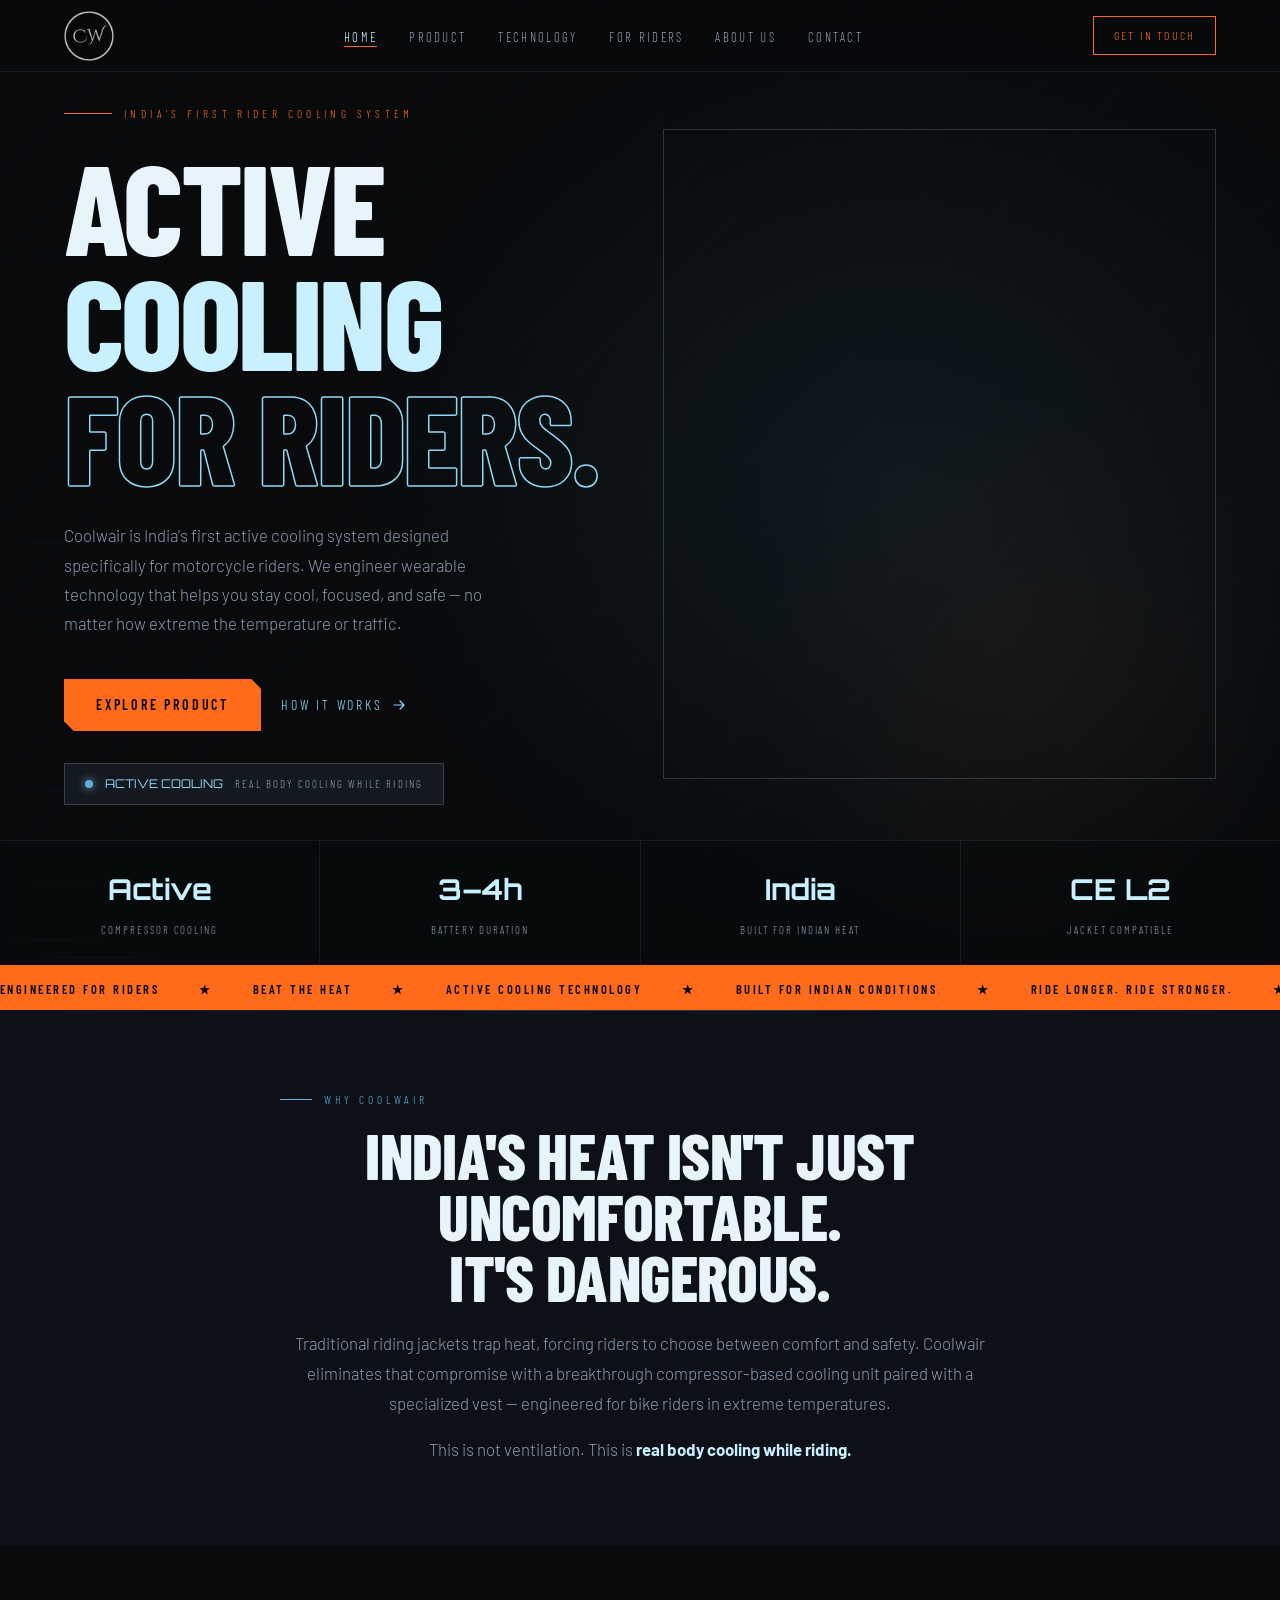
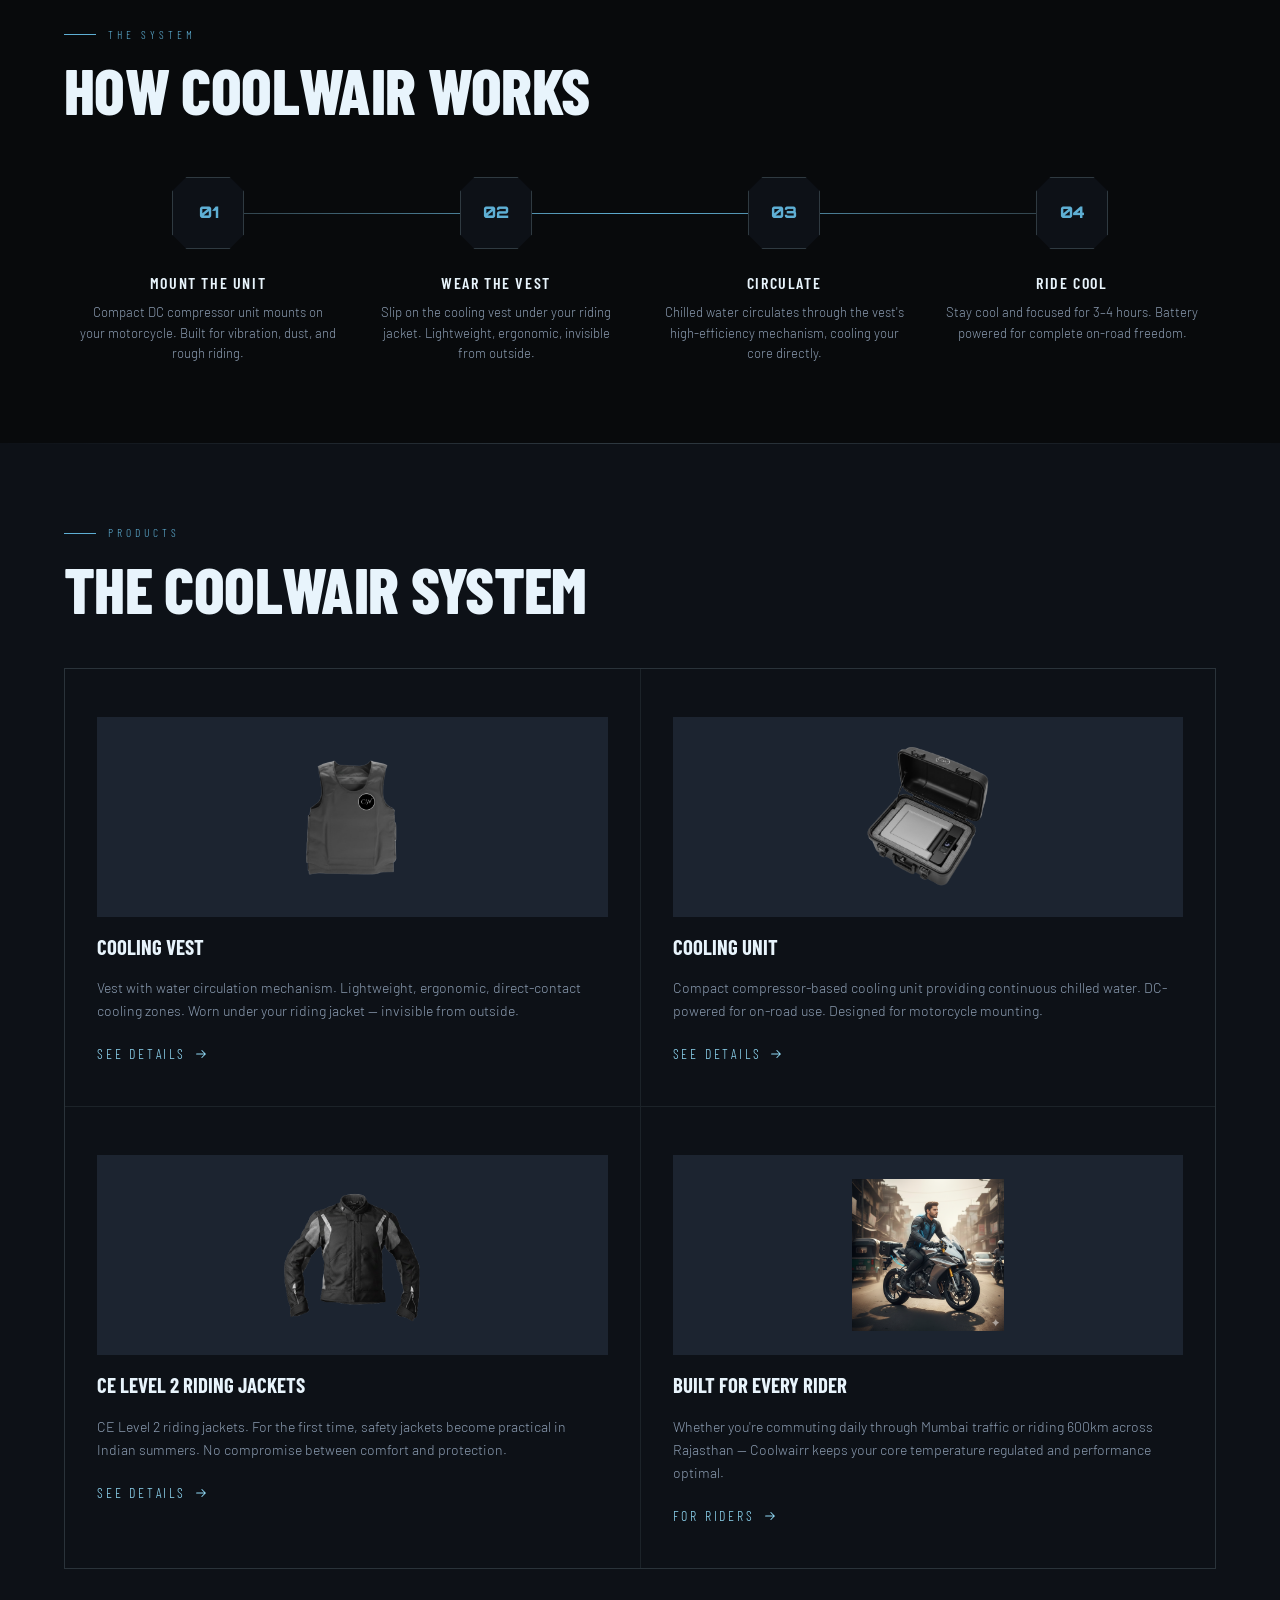
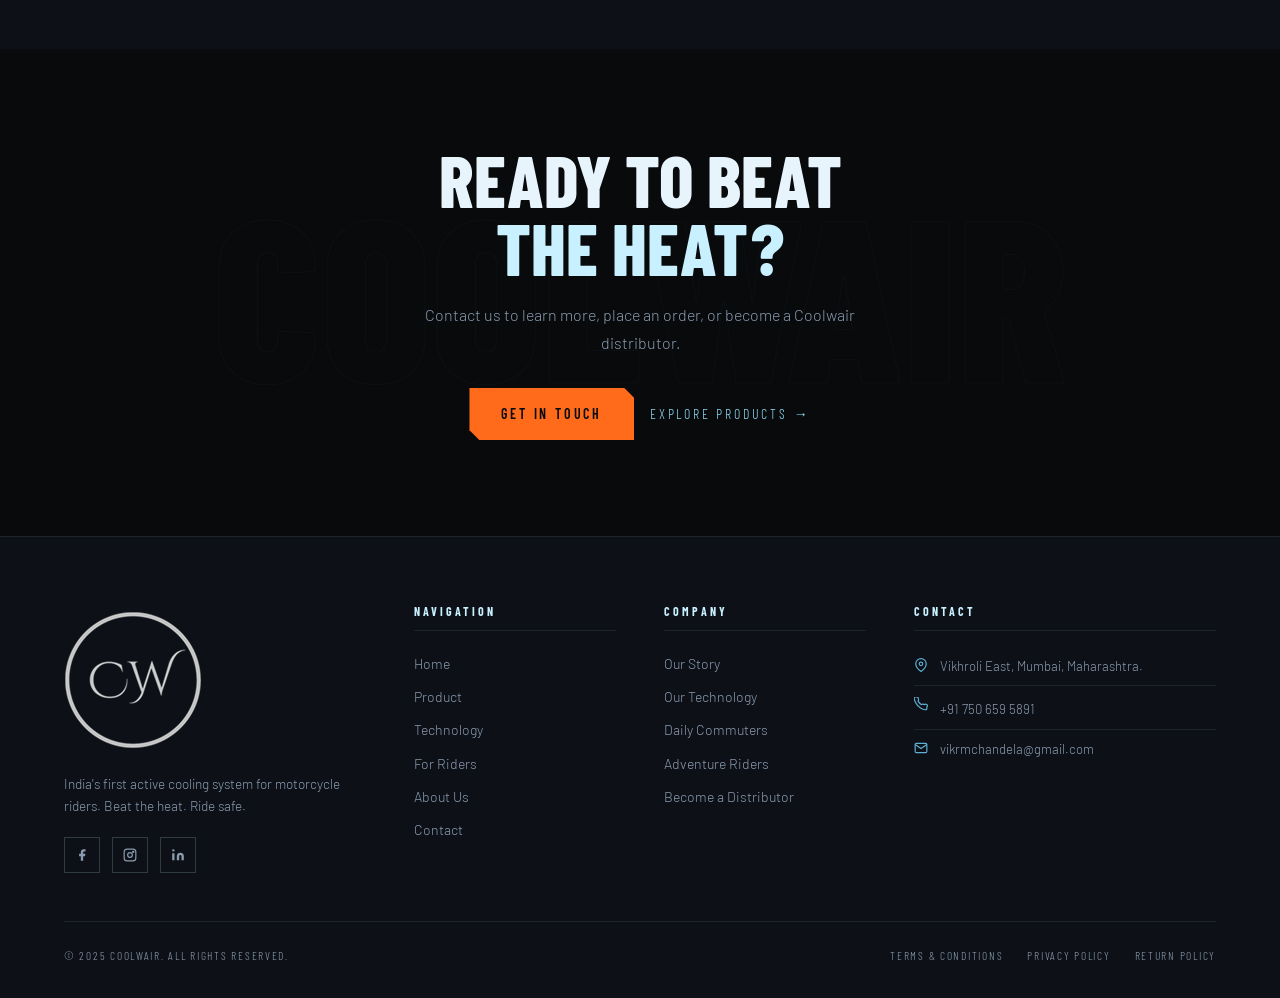
==== commit 8dba75da: "Cosmetic changes" ====
--- a/index.html
+++ b/index.html
@@ -43,7 +43,7 @@
           <span class="outline">FOR RIDERS.</span>
         </h1>
 
-        <p class="hero-sub">Coolwairr is India's first active cooling system designed specifically for motorcycle
+        <p class="hero-sub">Coolwair is India's first active cooling system designed specifically for motorcycle
           riders. We
           engineer wearable technology that helps you stay cool, focused, and safe — no matter how extreme the
           temperature
@@ -105,9 +105,9 @@
   <section class="section section--dark">
     <div class="container">
       <div class="home-intro reveal">
-        <div class="section-label">Why Coolwairr</div>
+        <div class="section-label">Why Coolwair</div>
         <h2 class="section-title">India's Heat Isn't Just Uncomfortable.<br>It's Dangerous.</h2>
-        <p>Traditional riding jackets trap heat, forcing riders to choose between comfort and safety. Coolwairr
+        <p>Traditional riding jackets trap heat, forcing riders to choose between comfort and safety. Coolwair
           eliminates that compromise with a breakthrough compressor-based cooling unit paired with a specialized vest —
           engineered for bike riders in extreme temperatures.</p>
         <p style="margin-top:1rem;">This is not ventilation. This is <strong style="color:var(--ice)">real body cooling
@@ -120,7 +120,7 @@
   <section class="section section--black">
     <div class="container">
       <div class="section-label reveal">The System</div>
-      <h2 class="section-title reveal">How COOLWAIRR Works</h2>
+      <h2 class="section-title reveal">How COOLWAIR Works</h2>
       <div class="steps-grid">
         <div class="step-item reveal">
           <div class="step-hex"><span>01</span></div>
@@ -153,7 +153,7 @@
   <section class="section section--dark">
     <div class="container">
       <div class="section-label reveal">Products</div>
-      <h2 class="section-title reveal">The Coolwairr System</h2>
+      <h2 class="section-title reveal">The Coolwair System</h2>
       <div class="offer-grid" style="margin-top:3rem;">
         <div class="offer-card reveal">
           <img class="offer-img" src="assets/imgs/coolwairr-cooling-vest1.png" alt="Cooling Vest">
@@ -214,7 +214,7 @@
   <!-- CTA -->
   <section class="cta-section">
     <h2 class="reveal">Ready to Beat<br><span style="color:var(--ice)">the Heat?</span></h2>
-    <p class="reveal">Contact us to learn more, place an order, or become a Coolwairr distributor.</p>
+    <p class="reveal">Contact us to learn more, place an order, or become a Coolwair distributor.</p>
     <div class="cta-actions reveal">
       <a href="contact.html" class="btn-primary">Get in Touch</a>
       <a href="product.html" class="btn-ghost">Explore Products →</a>
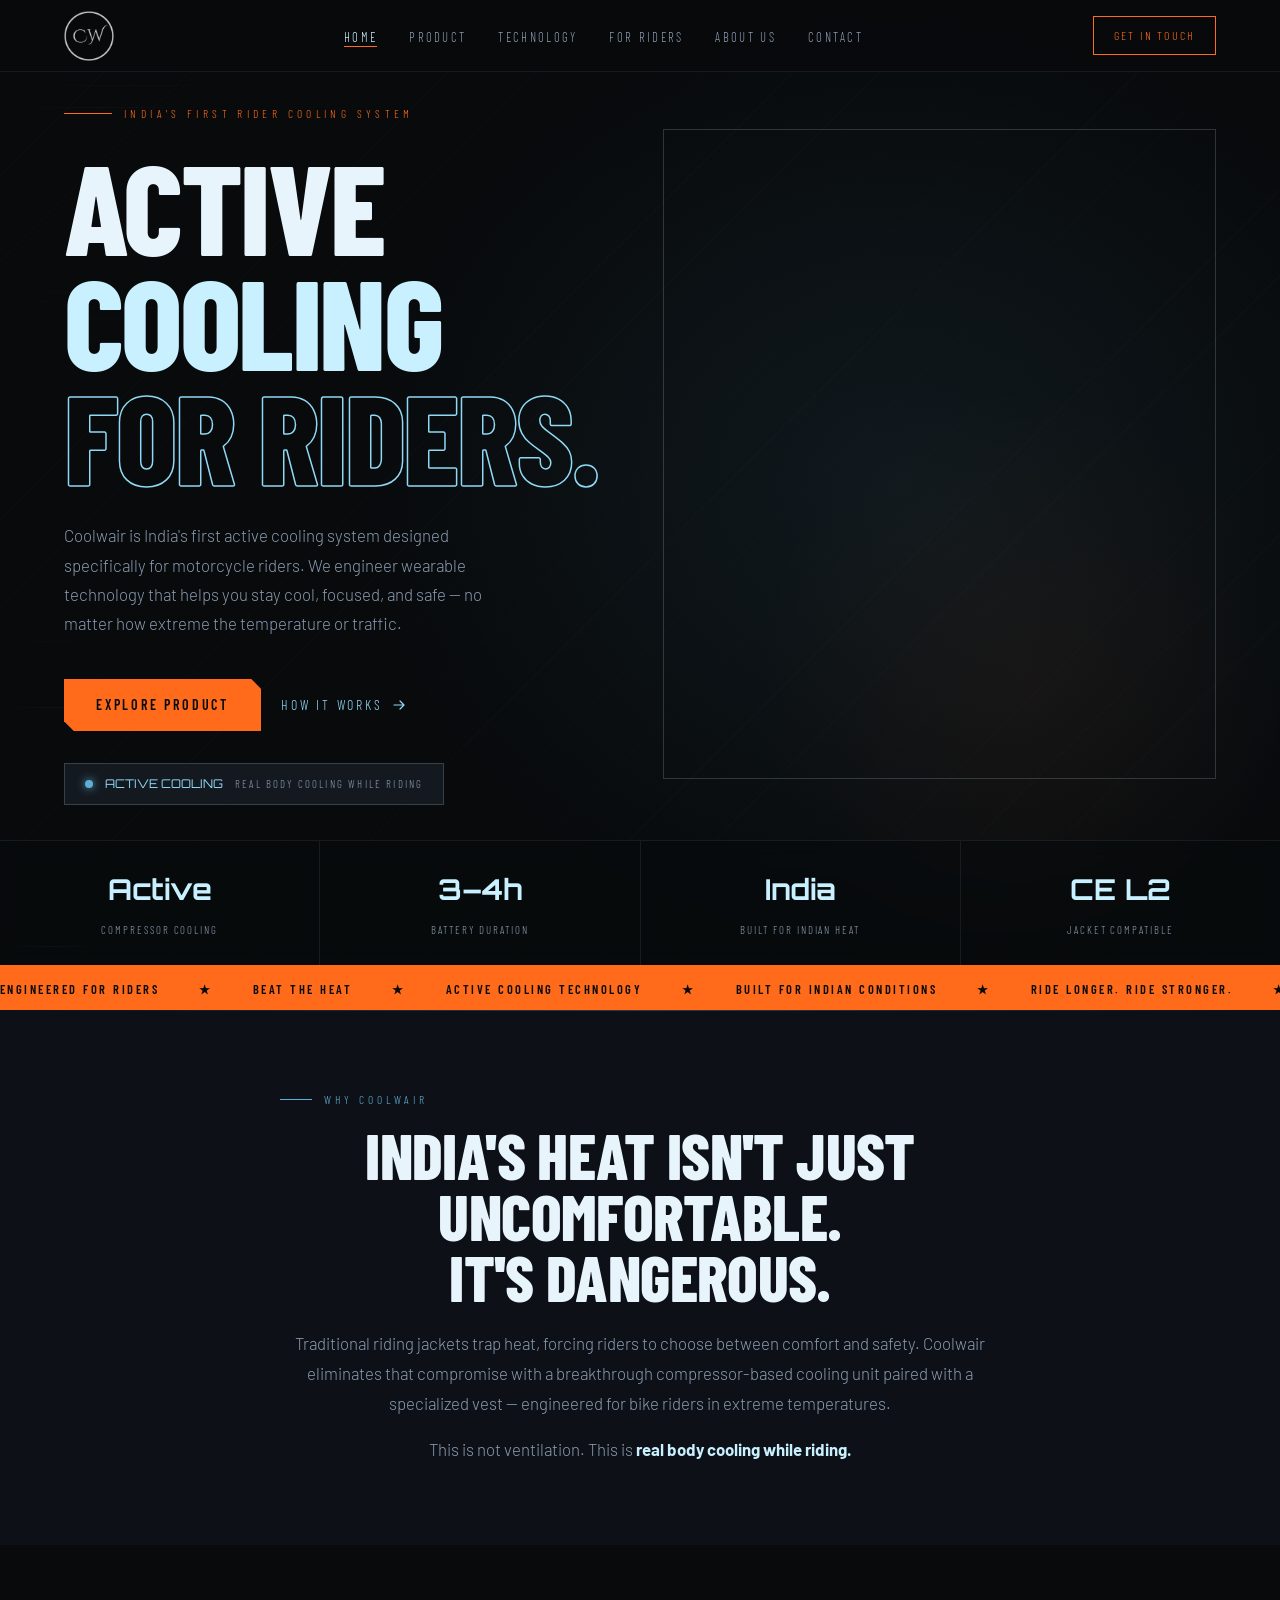
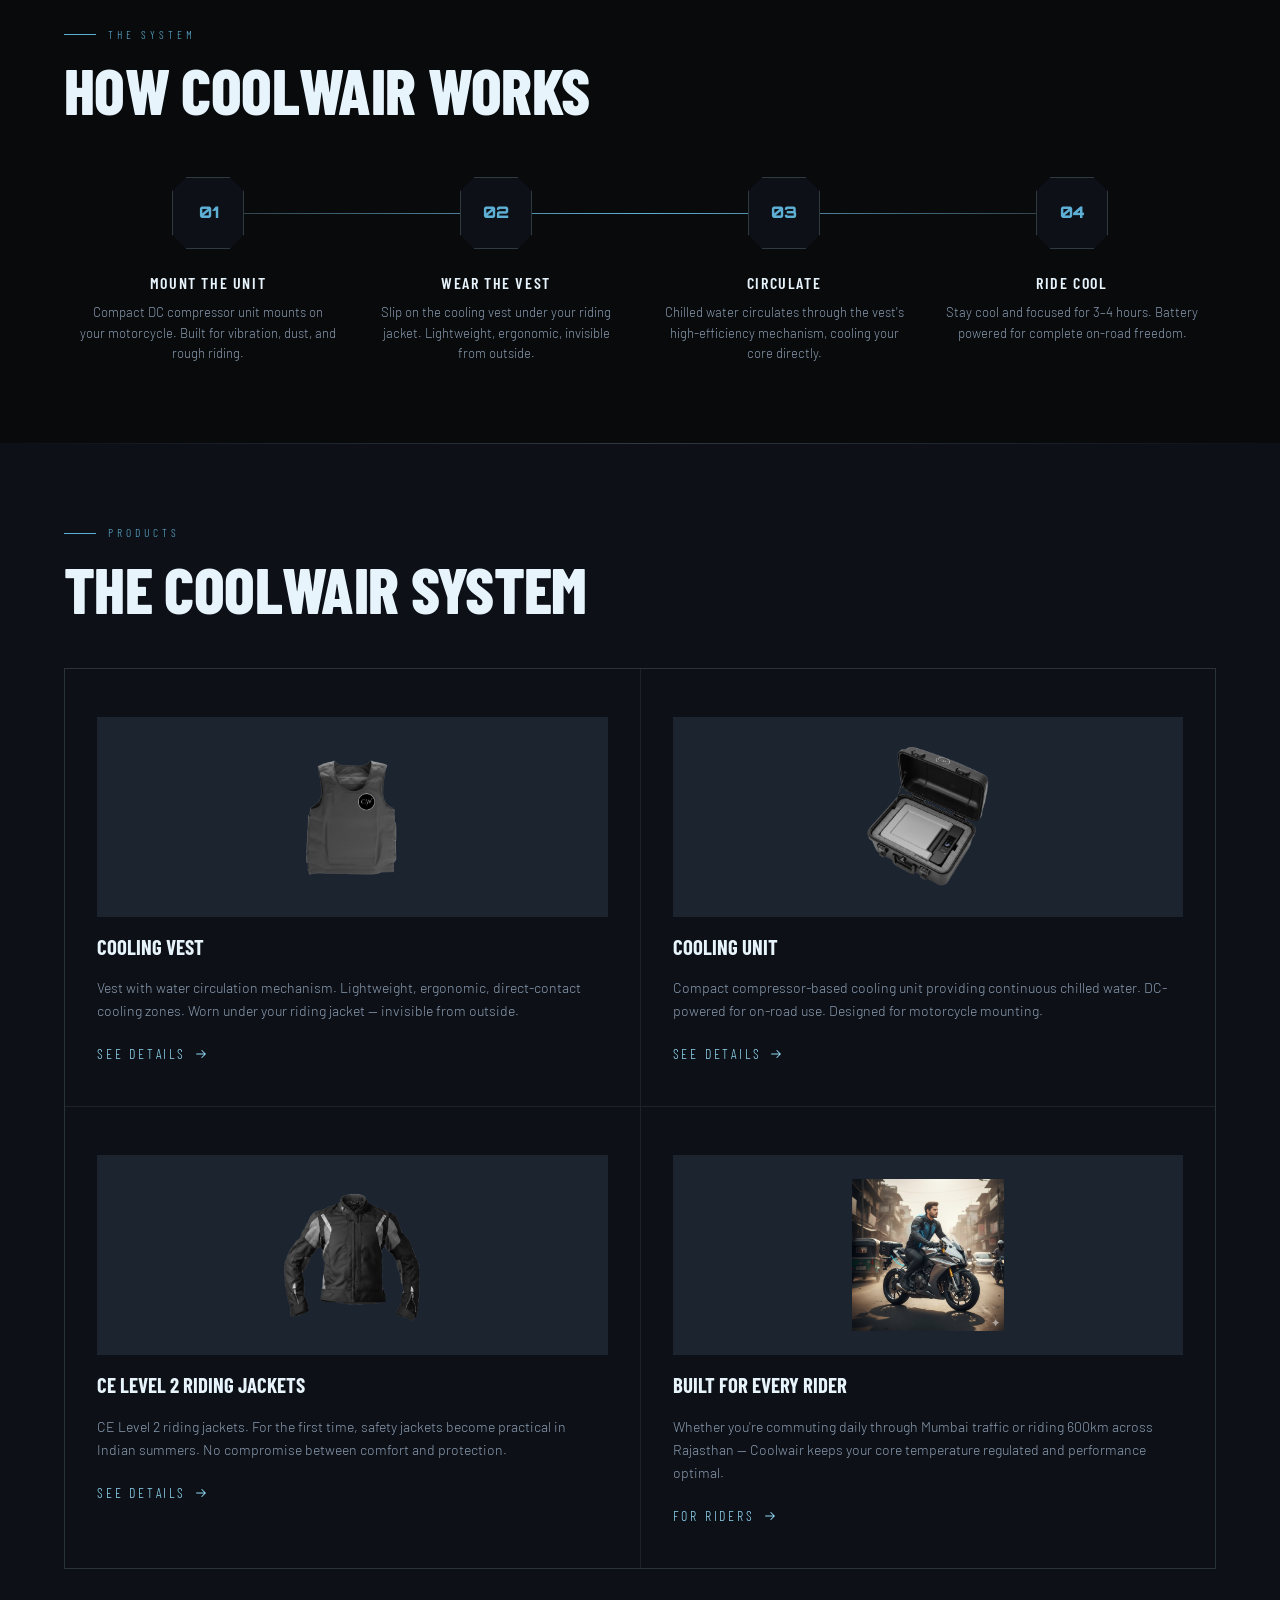
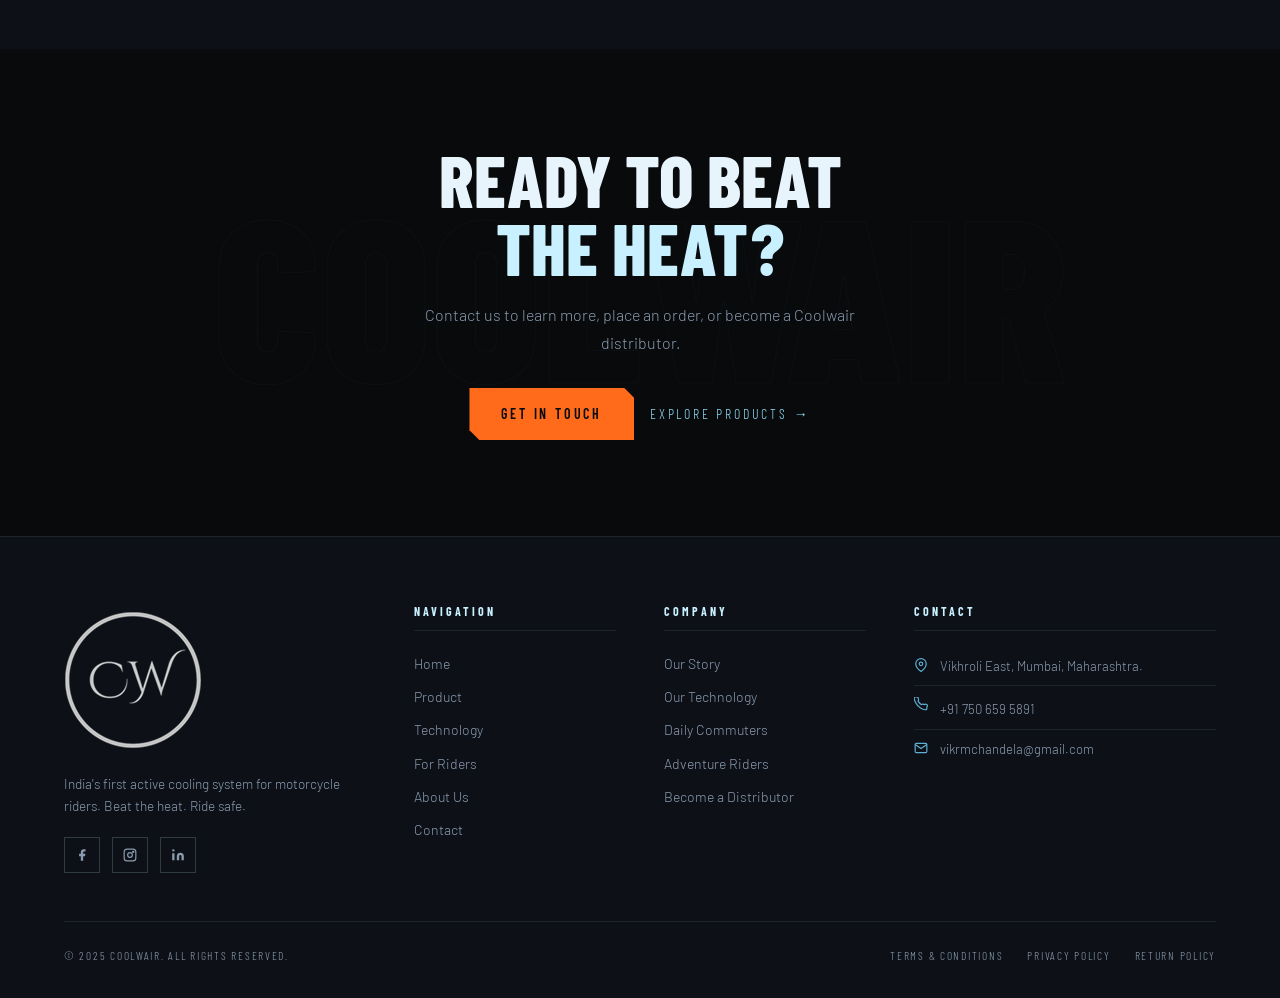
==== commit 42e7012f: "Coolwairr to Coolwair" ====
--- a/index.html
+++ b/index.html
@@ -68,7 +68,7 @@
       </div>
 
       <div class="hero-video-container">
-        <iframe src="https://www.youtube.com/embed/PVXAoBqjvbM?si=2bAizUfOlhvpllHx" title="Coolwairr in Action"
+        <iframe src="https://www.youtube.com/embed/PVXAoBqjvbM?si=2bAizUfOlhvpllHx" title="Coolwair in Action"
           allow="accelerometer; autoplay; clipboard-write; encrypted-media; gyroscope; picture-in-picture; web-share"
           referrerpolicy="strict-origin-when-cross-origin" allowfullscreen></iframe>
       </div>
@@ -197,7 +197,7 @@
         <div class="offer-card reveal">
           <img class="offer-img" src="assets/imgs/Coolwairr. Coolingvest Image.png" alt="Rider">
           <h3>Built for Every Rider</h3>
-          <p>Whether you're commuting daily through Mumbai traffic or riding 600km across Rajasthan — Coolwairr keeps
+          <p>Whether you're commuting daily through Mumbai traffic or riding 600km across Rajasthan — Coolwair keeps
             your core temperature regulated and performance optimal.</p>
           <a href="riders.html" class="btn-ghost" style="margin-top:0.5rem;">
             For Riders
